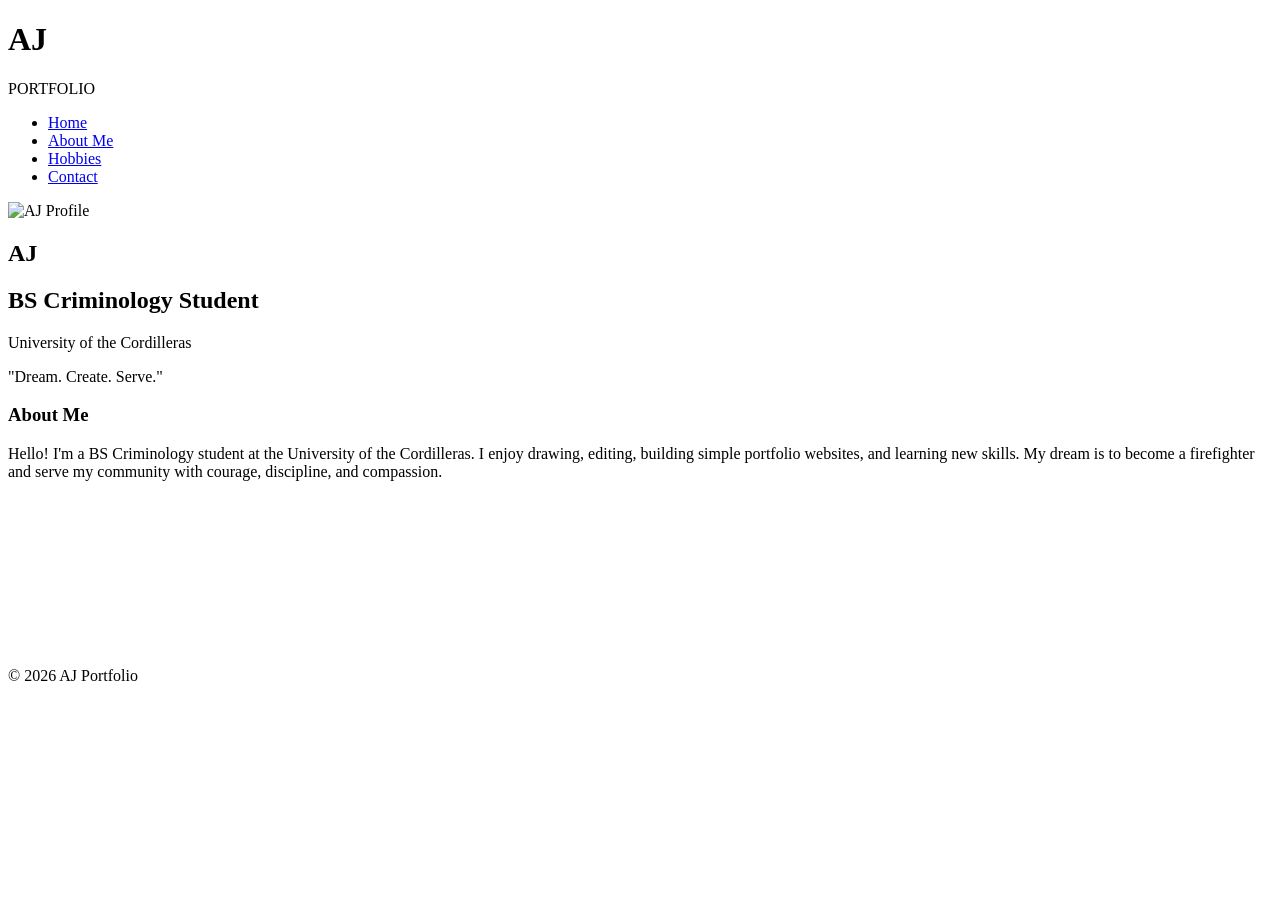
==== index.html @ e1f5fa72 "Add files via upload" ====
<!DOCTYPE html>
<html lang="en">

<head>

    <!-- ==========================
         BASIC SETTINGS
    =========================== -->

    <meta charset="UTF-8">
    <meta name="viewport" content="width=device-width, initial-scale=1.0">

    <title>AJ | Portfolio</title>

    <!-- ==========================
         GOOGLE FONTS
    =========================== -->

    <link rel="preconnect" href="https://fonts.googleapis.com">
    <link rel="preconnect" href="https://fonts.gstatic.com" crossorigin>

    <link href="https://fonts.googleapis.com/css2?family=Orbitron:wght@500;700&family=Poppins:wght@300;400;500;600&display=swap" rel="stylesheet">

    <!-- ==========================
         CSS FILES
    =========================== -->

    <link rel="stylesheet" href="css/style.css">
    <link rel="stylesheet" href="css/animations.css">
    <link rel="stylesheet" href="css/responsive.css">

</head>

<body>

    <!-- ==========================
         INTRO SCREEN
    =========================== -->

    <div id="intro">

        <div class="intro-content">

            <h1>AJ</h1>

            <p>PORTFOLIO</p>

            <div class="loader">

                <div class="loading-bar"></div>

            </div>

        </div>

    </div>

    <!-- ==========================
         BACKGROUND
    =========================== -->

    <div class="background-overlay"></div>

    <div id="particles"></div>

    <!-- ==========================
         NAVIGATION
    =========================== -->

    <header id="navbar">

        <nav>

            <ul class="nav-links">

                <li><a href="index.html" class="active">Home</a></li>

                <li><a href="about.html">About Me</a></li>

                <li><a href="hobbies.html">Hobbies</a></li>

                <li><a href="contact.html">Contact</a></li>

            </ul>

        </nav>

    </header>

    <!-- ==========================
         HERO SECTION
    =========================== -->

    <main>

        <section class="hero">

            <img
                src="assets/images/profile.jpg"
                alt="AJ Profile"
                class="profile">

            <h1>AJ</h1>

            <h2>BS Criminology Student</h2>

            <p class="school">
                University of the Cordilleras
            </p>

            <p class="motto">
                "Dream. Create. Serve."
            </p>

        </section>

        <!-- ==========================
             ABOUT PREVIEW
        =========================== -->

        <section class="about-preview">

            <div class="bio-card">

                <h3>About Me</h3>

                <p>

                    Hello! I'm a BS Criminology student at the
                    University of the Cordilleras.

                    I enjoy drawing, editing, building simple
                    portfolio websites, and learning new skills.

                    My dream is to become a firefighter and
                    serve my community with courage,
                    discipline, and compassion.

                </p>

            </div>

            <div class="video-card">

                <video autoplay muted loop playsinline>

                    <source
                        src="assets/videos/spiderman.mp4"
                        type="video/mp4">

                    Your browser does not support HTML5 video.

                </video>

            </div>

        </section>

    </main>

    <!-- ==========================
         FOOTER
    =========================== -->

    <footer>

        <p>

            © 2026 AJ Portfolio

        </p>

    </footer>

    <!-- ==========================
         JAVASCRIPT
    =========================== -->

    <script src="js/main.js"></script>
    <script src="js/intro.js"></script>
    <script src="js/particles.js"></script>

</body>

</html>
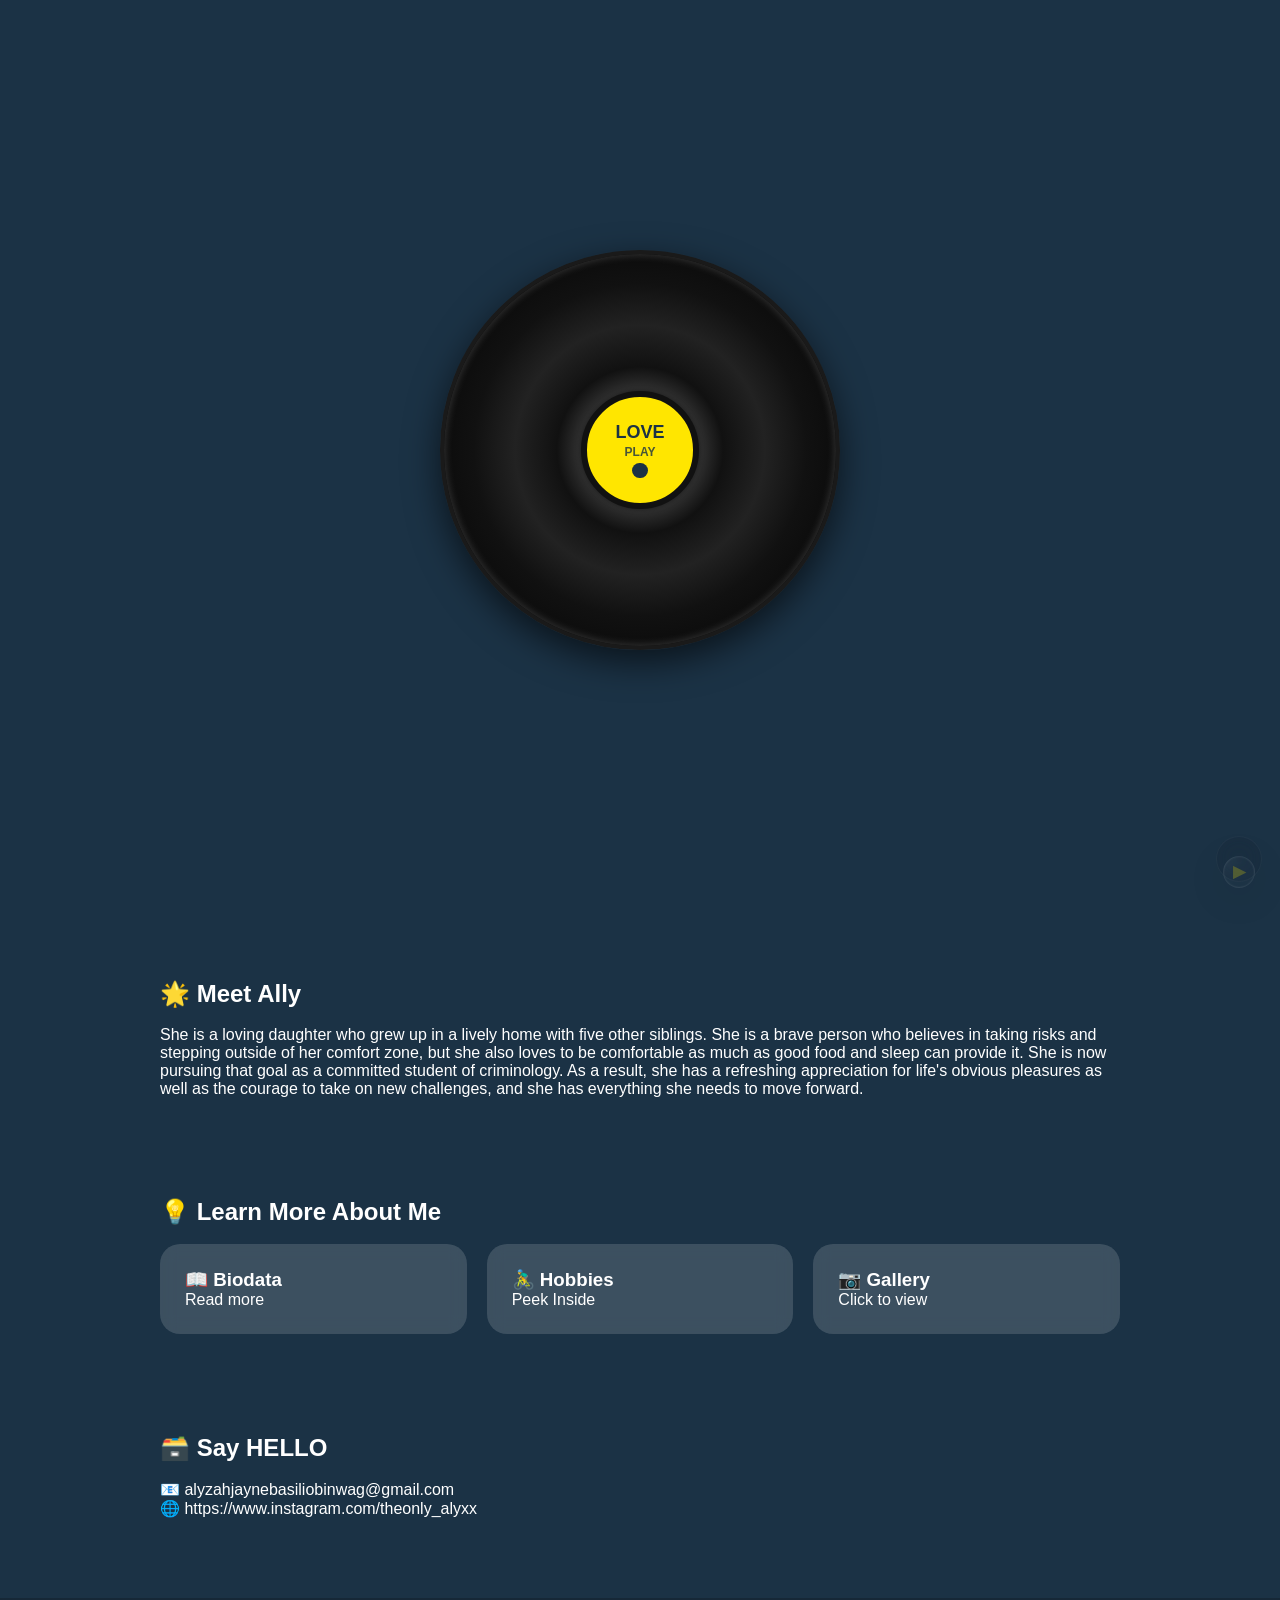
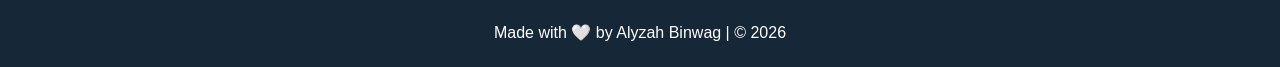
==== commit 1777f977: "Add files via upload" ====
--- a/index.html
+++ b/index.html
@@ -1,185 +1,831 @@
 <!DOCTYPE html>
 <html lang="en">
-
 <head>
-
-    <!-- ==========================
-         BASIC SETTINGS
-    =========================== -->
-
     <meta charset="UTF-8">
     <meta name="viewport" content="width=device-width, initial-scale=1.0">
-
-    <title>AJ | Portfolio</title>
-
-    <!-- ==========================
-         GOOGLE FONTS
-    =========================== -->
-
-    <link rel="preconnect" href="https://fonts.googleapis.com">
-    <link rel="preconnect" href="https://fonts.gstatic.com" crossorigin>
-
-    <link href="https://fonts.googleapis.com/css2?family=Orbitron:wght@500;700&family=Poppins:wght@300;400;500;600&display=swap" rel="stylesheet">
-
-    <!-- ==========================
-         CSS FILES
-    =========================== -->
-
-    <link rel="stylesheet" href="css/style.css">
-    <link rel="stylesheet" href="css/animations.css">
-    <link rel="stylesheet" href="css/responsive.css">
-
+    <title>Meet Ally</title>
+
+    <style>
+        * {
+            margin: 0; 
+            padding: 0; 
+            box-sizing: border-box;
+            font-family: Arial, Helvetica, sans-serif;
+        }
+
+        body {
+            /* Matched background color to blend seamlessly with BG1.jpg */
+            background-color: #1b3245;
+            color: white;
+            overflow-x: hidden;
+        }
+
+        /* --- COVER PAGE STYLING --- */
+        #cover-page {
+            position: fixed;
+            top: 0;
+            left: 0;
+            width: 100vw;
+            height: 100vh;
+            background-color: #1b3245;
+            z-index: 9999;
+            display: flex;
+            flex-direction: column;
+            justify-content: center;
+            align-items: center;
+            cursor: pointer;
+            transition: opacity 0.8s ease, visibility 0.8s ease;
+        }
+
+        #cover-page.hidden {
+            opacity: 0;
+            visibility: hidden;
+            pointer-events: none;
+        }
+
+        /* Stylized Vinyl Record Graphic */
+        .vinyl-wrapper {
+            position: relative;
+            /* Expanded size while preventing overflow on smaller screens */
+            width: min(400px, 80vw);
+            height: min(400px, 80vw);
+            max-width: 90vh;
+            max-height: 90vh;
+            transition: transform 0.3s ease;
+        }
+
+        .vinyl-wrapper:hover {
+            transform: scale(1.03);
+        }
+
+        .vinyl-record {
+            width: 100%;
+            height: 100%;
+            border-radius: 50%;
+            background: radial-gradient(circle, #111 20%, #333 21%, #111 30%, #222 45%, #111 60%, #000 100%);
+            box-shadow: 0 12px 35px rgba(0, 0, 0, 0.6), inset 0 0 10px rgba(255, 255, 255, 0.2);
+            display: flex;
+            justify-content: center;
+            align-items: center;
+            animation: spinVinyl 6s linear infinite;
+            border: 4px solid #1a1a1a;
+        }
+
+        .vinyl-center {
+            width: 30%;
+            height: 30%;
+            border-radius: 50%;
+            background: #ffe600;
+            border: 6px solid #111;
+            display: flex;
+            flex-direction: column;
+            justify-content: center;
+            align-items: center;
+            color: #1b3245;
+            font-weight: bold;
+            font-size: clamp(12px, 3vw, 18px);
+            text-align: center;
+            box-shadow: 0 0 5px rgba(0, 0, 0, 0.5);
+        }
+
+        .vinyl-center span {
+            font-size: clamp(9px, 2vw, 12px);
+            margin-top: 2px;
+            opacity: 0.8;
+        }
+
+        .vinyl-hole {
+            width: 15%;
+            height: 15%;
+            background-color: #1b3245;
+            border-radius: 50%;
+            margin-top: 4px;
+        }
+
+        @keyframes spinVinyl {
+            0% { transform: rotate(0deg); }
+            100% { transform: rotate(360deg); }
+        }
+
+        /* --- ORIGINAL STYLES --- */
+        .hero {
+            min-height: 100vh; 
+            display: flex;
+            justify-content: center; 
+            align-items: center; 
+            flex-direction: column;
+            text-align: center;
+            padding: 40px 20px;
+
+            /* --- FIRST PAGE BACKGROUND WITH CAT VISIBLE ON THE RIGHT --- */
+            background-image: url('BG1.jpg');
+            background-size: cover;
+            background-position: right bottom;
+            background-repeat: no-repeat;
+        }
+
+        /* --- ADJUSTED PROFILE PICTURE STYLING --- */
+        .hero img {
+            /* Responsive size: scales nicely and won't exceed screen limits */
+            width: clamp(220px, 35vmin, 320px); 
+            height: clamp(220px, 35vmin, 320px);
+            
+            border-radius: 50%;
+            border: 8px solid white;
+            
+            /* Keeps image crisp and targets face placement directly in the center */
+            object-fit: cover;
+            object-position: 50% 18%; 
+            
+            margin-bottom: 20px;
+            box-shadow: 0 10px 25px rgba(0, 0, 0, 0.2);
+            transition: transform .3s ease;
+        }
+
+        .hero img:hover {
+            transform: scale(1.04);
+        }
+
+        .hero h1 {
+            font-size: clamp(32px, 5vw, 56px);
+            margin-bottom: 10px;
+        }
+
+        .hero p {
+            font-size: clamp(16px, 2.5vw, 22px); 
+            opacity: .9;
+        }
+
+        button {
+            margin-top: 25px;
+            padding: 12px 28px;
+            font-size: 18px;
+            border: none;
+            border-radius: 30px;
+            background: white;
+            color: #2575fc; 
+            cursor: pointer; 
+            transition: .3s;
+            font-weight: bold;
+        }
+
+        button:hover {
+            background: #ffe600;
+            transform: scale(1.05);
+        }
+
+        .audio-controls {
+            position: fixed;
+            right: 18px;
+            bottom: 18px;
+            width: 46px;
+            height: 46px;
+            display: flex;
+            justify-content: center;
+            align-items: center;
+            padding: 0;
+            background: rgba(21, 35, 52, 0.88);
+            border: 1px solid rgba(255, 255, 255, 0.14);
+            border-radius: 50%;
+            backdrop-filter: blur(14px);
+            box-shadow: 0 20px 40px rgba(0, 0, 0, 0.25);
+            opacity: 0.24;
+            transition: opacity 0.2s ease, transform 0.2s ease, background 0.2s ease;
+            z-index: 10000;
+        }
+
+        .audio-controls:hover {
+            opacity: 1;
+            transform: translateY(-2px);
+            background: rgba(21, 35, 52, 0.96);
+        }
+
+        .audio-btn {
+            width: 32px;
+            height: 32px;
+            border: 1px solid rgba(255, 255, 255, 0.28);
+            border-radius: 50%;
+            background: radial-gradient(circle at top left, rgba(255, 255, 255, 0.22), rgba(255, 255, 255, 0.08) 45%, rgba(255, 255, 255, 0.04));
+            color: #ffe600;
+            font-size: 16px;
+            font-weight: bold;
+            cursor: pointer;
+            display: grid;
+            place-items: center;
+            transition: background 0.2s ease, transform 0.2s ease, box-shadow 0.2s ease, border-color 0.2s ease;
+            box-shadow: inset 0 0 0 1px rgba(255, 255, 255, 0.08);
+            position: relative;
+            padding: 0;
+        }
+
+        .audio-btn:hover {
+            transform: scale(1.1);
+            background: radial-gradient(circle at top left, rgba(255, 255, 255, 0.45), rgba(255, 255, 255, 0.15) 45%, rgba(255, 255, 255, 0.08));
+            color: #1b3245;
+            border-color: rgba(255, 255, 255, 0.65);
+            box-shadow: 0 0 16px rgba(255, 230, 0, 0.35);
+        }
+
+        .volume-slider {
+            position: absolute;
+            right: calc(100% + 8px);
+            top: 50%;
+            transform: translateY(-50%);
+            width: 0;
+            opacity: 0;
+            transition: width 0.25s ease, opacity 0.25s ease;
+            cursor: pointer;
+            appearance: none;
+            background: rgba(255, 255, 255, 0.16);
+            height: 4px;
+            border-radius: 999px;
+            z-index: 0;
+        }
+
+        .volume-slider::-webkit-slider-thumb {
+            appearance: none;
+            width: 10px;
+            height: 10px;
+            border-radius: 50%;
+            background: #ffe600;
+            border: 1px solid rgba(255, 255, 255, 0.92);
+            cursor: pointer;
+        }
+
+        .volume-slider::-moz-range-thumb {
+            width: 10px;
+            height: 10px;
+            border-radius: 50%;
+            background: #ffe600;
+            border: 1px solid rgba(255, 255, 255, 0.92);
+            cursor: pointer;
+        }
+
+        .audio-controls:hover .volume-slider {
+            width: 84px;
+            opacity: 1;
+        }
+
+        section {
+            max-width: 1000px; 
+            margin: 60px auto; 
+            padding: 20px;
+        }
+
+        .card-container { 
+            display: grid;
+            grid-template-columns: repeat(auto-fit, minmax(250px, 1fr)); 
+            gap: 20px;
+        }
+
+        .card {
+            background: rgba(255, 255, 255, .15); 
+            backdrop-filter: blur(8px);
+            padding: 25px; 
+            border-radius: 20px; 
+            transition: .4s;
+        }
+
+        .card:hover {
+            transform: translateY(-10px);
+            background: rgba(255, 255, 255, .25);
+        }
+
+        footer {
+            text-align: center;
+            padding: 25px;
+            background: rgba(0, 0, 0, .2);
+        }
+
+        #quote {
+            font-size: 20px; 
+            margin-top: 20px; 
+            color: #ffe600;
+            min-height: 40px;
+            max-width: 600px;
+            line-height: 1.4;
+        }
+
+        /* --- GALLERY & HOBBIES & BIODATA MODAL STYLING --- */
+        .card.clickable {
+            cursor: pointer;
+        }
+
+        .modal {
+            display: none; 
+            position: fixed; 
+            z-index: 1000; 
+            left: 0;
+            top: 0;
+            width: 100%; 
+            height: 100%; 
+            overflow: auto; 
+            /* Match background color instead of pure black */
+            background-color: rgba(27, 50, 69, 0.75); 
+            backdrop-filter: blur(12px);
+            -webkit-backdrop-filter: blur(12px);
+            padding: 40px 20px;
+        }
+
+        .modal-content {
+            /* Enhanced Glassmorphism Modal Box */
+            background: rgba(255, 255, 255, 0.12);
+            backdrop-filter: blur(16px);
+            -webkit-backdrop-filter: blur(16px);
+            margin: auto;
+            padding: 30px 20px;
+            border: 1px solid rgba(255, 255, 255, 0.25);
+            width: 90%;
+            max-width: 1100px;
+            border-radius: 20px;
+            box-shadow: 0 8px 32px 0 rgba(0, 0, 0, 0.37);
+            position: relative;
+        }
+
+        .modal h2 {
+            text-align: center;
+            margin-bottom: 20px;
+            font-size: 28px;
+        }
+
+        .close-btn {
+            color: #fff;
+            position: absolute;
+            top: 15px;
+            right: 25px;
+            font-size: 35px;
+            font-weight: bold;
+            cursor: pointer;
+            transition: color 0.2s;
+        }
+
+        .close-btn:hover {
+            color: #ffe600;
+        }
+
+        .gallery-grid {
+            display: grid;
+            grid-template-columns: repeat(auto-fit, minmax(200px, 1fr));
+            gap: 15px;
+            max-height: 70vh;
+            overflow-y: auto;
+            padding: 10px;
+        }
+
+        .gallery-grid img {
+            width: 100%;
+            height: 200px;
+            object-fit: cover;
+            border-radius: 12px;
+            border: 1px solid rgba(255, 255, 255, 0.4);
+            box-shadow: 0 4px 15px rgba(0, 0, 0, 0.2);
+            transition: transform 0.3s ease, border-color 0.3s ease;
+            cursor: pointer;
+        }
+
+        .gallery-grid img:hover {
+            transform: scale(1.03);
+            border-color: #ffe600;
+        }
+
+        /* --- HOBBIES GRID STYLING --- */
+        .hobbies-grid {
+            display: grid;
+            grid-template-columns: repeat(auto-fit, minmax(200px, 1fr));
+            gap: 20px;
+            max-height: 70vh;
+            overflow-y: auto;
+            padding: 10px;
+        }
+
+        .hobby-item {
+            /* Glassmorphism Hobby Card */
+            background: rgba(255, 255, 255, 0.15);
+            backdrop-filter: blur(10px);
+            -webkit-backdrop-filter: blur(10px);
+            border: 1px solid rgba(255, 255, 255, 0.25);
+            box-shadow: 0 4px 15px rgba(0, 0, 0, 0.15);
+            border-radius: 15px;
+            min-height: 120px;
+            padding: 15px;
+            display: flex;
+            justify-content: center;
+            align-items: center;
+            text-align: center;
+            font-size: 18px;
+            font-weight: bold;
+            cursor: pointer;
+            transition: transform 0.3s ease, background 0.3s ease, border-color 0.3s ease;
+        }
+
+        .hobby-item:hover {
+            transform: translateY(-5px) scale(1.02);
+            background: rgba(255, 230, 0, 0.25);
+            border-color: #ffe600;
+            color: #ffe600;
+        }
+
+        /* --- BIODATA MODAL STYLING --- */
+        .biodata-container {
+            max-height: 70vh;
+            overflow-y: auto;
+            padding: 10px 20px;
+            text-align: left;
+        }
+
+        .biodata-section {
+            /* Glassmorphism Biodata Section */
+            background: rgba(255, 255, 255, 0.15);
+            backdrop-filter: blur(10px);
+            -webkit-backdrop-filter: blur(10px);
+            border: 1px solid rgba(255, 255, 255, 0.25);
+            box-shadow: 0 4px 15px rgba(0, 0, 0, 0.15);
+            border-radius: 15px;
+            padding: 20px;
+            margin-bottom: 20px;
+        }
+
+        .biodata-section h3 {
+            color: #ffe600;
+            margin-bottom: 15px;
+            font-size: 20px;
+            border-bottom: 1px solid rgba(255, 255, 255, 0.2);
+            padding-bottom: 8px;
+        }
+
+        .biodata-section p {
+            font-size: 16px;
+            line-height: 1.6;
+            margin-bottom: 8px;
+        }
+
+        .biodata-section p strong {
+            color: #fff;
+        }
+
+        .biodata-section sub-title {
+            display: block;
+            font-weight: bold;
+            margin-top: 10px;
+            color: #ffe600;
+        }
+
+        /* --- ZOOM LIGHTBOX STYLING --- */
+        .zoom-modal {
+            display: none;
+            position: fixed;
+            z-index: 2000;
+            left: 0;
+            top: 0;
+            width: 100%;
+            height: 100%;
+            background-color: rgba(27, 50, 69, 0.85);
+            backdrop-filter: blur(15px);
+            -webkit-backdrop-filter: blur(15px);
+            justify-content: center;
+            align-items: center;
+        }
+
+        .zoom-modal img {
+            max-width: 90%;
+            max-height: 90vh;
+            border-radius: 12px;
+            box-shadow: 0 10px 30px rgba(0, 0, 0, 0.8);
+            border: 3px solid white;
+            object-fit: contain;
+            animation: zoomIn 0.3s ease;
+        }
+
+        @keyframes zoomIn {
+            from { transform: scale(0.8); opacity: 0; }
+            to { transform: scale(1); opacity: 1; }
+        }
+
+        .zoom-close-btn {
+            color: #fff;
+            position: absolute;
+            top: 20px;
+            right: 30px;
+            font-size: 40px;
+            font-weight: bold;
+            cursor: pointer;
+            transition: color 0.2s;
+        }
+
+        .zoom-close-btn:hover {
+            color: #ffe600;
+        }
+    </style>
 </head>
-
 <body>
 
-    <!-- ==========================
-         INTRO SCREEN
-    =========================== -->
-
-    <div id="intro">
-
-        <div class="intro-content">
-
-            <h1>AJ</h1>
-
-            <p>PORTFOLIO</p>
-
-            <div class="loader">
-
-                <div class="loading-bar"></div>
-
+    <!-- AUDIO PLAYER -->
+    <audio id="audioPlayer" loop preload="auto">
+        <source src="love mp3.mp3" type="audio/mpeg">
+        Your browser does not support the audio element.
+    </audio>
+
+    <div id="audioControls" class="audio-controls" title="Hover to see volume controls">
+        <button id="playPauseBtn" class="audio-btn" type="button" onclick="toggleAudio()">▶</button>
+        <input id="volumeSlider" class="volume-slider" type="range" min="0" max="1" step="0.01" value="0.6" aria-label="Volume" oninput="updateVolume()">
+    </div>
+
+    <!-- COVER PAGE OVERLAY -->
+    <div id="cover-page" onclick="enterSite()">
+        <div class="vinyl-wrapper">
+            <div class="vinyl-record">
+                <div class="vinyl-center">
+                    LOVE
+                    <span>PLAY</span>
+                    <div class="vinyl-hole"></div>
+                </div>
             </div>
-
         </div>
-
     </div>
 
-    <!-- ==========================
-         BACKGROUND
-    =========================== -->
-
-    <div class="background-overlay"></div>
-
-    <div id="particles"></div>
-
-    <!-- ==========================
-         NAVIGATION
-    =========================== -->
-
-    <header id="navbar">
-
-        <nav>
-
-            <ul class="nav-links">
-
-                <li><a href="index.html" class="active">Home</a></li>
-
-                <li><a href="about.html">About Me</a></li>
-
-                <li><a href="hobbies.html">Hobbies</a></li>
-
-                <li><a href="contact.html">Contact</a></li>
-
-            </ul>
-
-        </nav>
-
-    </header>
-
-    <!-- ==========================
-         HERO SECTION
-    =========================== -->
-
-    <main>
-
-        <section class="hero">
-
-            <img
-                src="assets/images/profile.jpg"
-                alt="AJ Profile"
-                class="profile">
-
-            <h1>AJ</h1>
-
-            <h2>BS Criminology Student</h2>
-
-            <p class="school">
-                University of the Cordilleras
-            </p>
-
-            <p class="motto">
-                "Dream. Create. Serve."
-            </p>
-
-        </section>
-
-        <!-- ==========================
-             ABOUT PREVIEW
-        =========================== -->
-
-        <section class="about-preview">
-
-            <div class="bio-card">
-
-                <h3>About Me</h3>
-
-                <p>
-
-                    Hello! I'm a BS Criminology student at the
-                    University of the Cordilleras.
-
-                    I enjoy drawing, editing, building simple
-                    portfolio websites, and learning new skills.
-
-                    My dream is to become a firefighter and
-                    serve my community with courage,
-                    discipline, and compassion.
-
-                </p>
-
+    <div class="hero">
+        <img src="PROFILE.jpg" alt="Profile Picture of Alyzah">
+        <h1>Alyzah Jayne B. Binwag</h1>
+        <p>✨ Dreamer • Dedicated • Delightful ✨</p>
+
+        <button onclick="showQuote()">Life Verses</button>
+        <div id="quote"></div>
+    </div>
+
+    <section>
+        <h2>🌟 Meet Ally</h2>
+        <br>
+        <p>She is a loving daughter who grew up in a lively home with five other siblings. She is a brave person who believes in taking risks and stepping outside of her comfort zone, but she also loves to be comfortable as much as good food and sleep can provide it. She is now pursuing that goal as a committed student of criminology. As a result, she has a refreshing appreciation for life's obvious pleasures as well as the courage to take on new challenges, and she has everything she needs to move forward.</p>
+    </section>
+
+    <section>
+        <h2>💡 Learn More About Me</h2>
+        <br>
+
+        <div class="card-container">
+            <div class="card clickable" onclick="openBiodata()">
+                <h3>📖 Biodata</h3>
+                <p>Read more</p>
             </div>
 
-            <div class="video-card">
-
-                <video autoplay muted loop playsinline>
-
-                    <source
-                        src="assets/videos/spiderman.mp4"
-                        type="video/mp4">
-
-                    Your browser does not support HTML5 video.
-
-                </video>
-
+            <div class="card clickable" onclick="openHobbies()">
+                <h3>🚴‍♂️ Hobbies</h3>
+                <p>Peek Inside</p>
             </div>
 
-        </section>
-
-    </main>
-
-    <!-- ==========================
-         FOOTER
-    =========================== -->
+            <div class="card clickable" onclick="openGallery()">
+                <h3>📷 Gallery</h3>
+                <p>Click to view</p>
+            </div>
+        </div>
+    </section>
+
+    <section>
+        <h2>🗃️ Say HELLO</h2>
+        <br>
+        <p>📧 alyzahjaynebasiliobinwag@gmail.com</p>
+        <p>🌐 https://www.instagram.com/theonly_alyxx</p>
+    </section>
+
+    <!-- BIODATA MODAL -->
+    <div id="biodataModal" class="modal">
+        <div class="modal-content">
+            <span class="close-btn" onclick="closeBiodata()">&times;</span>
+            <h2>📖 Biodata</h2>
+            <div class="biodata-container">
+                <div class="biodata-section">
+                    <h3>1. Personal Information</h3>
+                    <p><strong>Full Name:</strong> Binwag, Alyzah Jayne B</p>
+                    <p><strong>Date of Birth:</strong> 08 May 2007</p>
+                    <p><strong>Place of Birth:</strong> Poblacion, Kiangan, Ifugao</p>
+                    <p><strong>Age:</strong> 19</p>
+                    <p><strong>Gender:</strong> Female</p>
+                    <p><strong>Height / Weight:</strong> 5'1" / 53 kg</p>
+                    <p><strong>Religion:</strong> Christian</p>
+                    <p><strong>Civil Status:</strong> Single</p>
+                    <p><strong>Citizenship:</strong> Filipino</p>
+                </div>
+
+                <div class="biodata-section">
+                    <h3>2. Contact Information</h3>
+                    <p><strong>Permanent Address:</strong> Purok 1, Imelda Village, Baguio City 2600</p>
+                    <p><strong>Mobile Number:</strong> 09543906807</p>
+                    <p><strong>Email Address:</strong> alyzahjaynebasiliobinwag@gmail.com</p>
+                </div>
+
+                <div class="biodata-section">
+                    <h3>3. Educational Background</h3>
+                    <p style="color: #ffe600; font-weight: bold; margin-top: 5px;">Tertiary Education:</p>
+                    <p><strong>Course:</strong> Bachelor of Science in Criminology</p>
+                    <p><strong>School:</strong> University of the Cordilleras</p>
+                    <p><strong>Year:</strong> 2025-Present</p>
+                    <br>
+                    <p style="color: #ffe600; font-weight: bold;">Secondary Education:</p>
+                    <p><strong>School:</strong> Saint Joseph School of Kiangan Incorporated</p>
+                    <p><strong>Year Completed:</strong> 2023-2025</p>
+                    <p><strong>Location:</strong> Pindongan, Kiangan, Ifugao</p>
+                </div>
+
+                <div class="biodata-section">
+                    <h3>4. Skills & Interests</h3>
+                    <p><strong>Technical/Field Skills:</strong> First Aid</p>
+                    <p><strong>Personal Skills:</strong> Leadership, Communication, Problem Solving</p>
+                    <p><strong>Hobbies:</strong> Photography, Hiking, Crocheting, Playing Music (Piano, Guitar, Ukulele)</p>
+                </div>
+            </div>
+        </div>
+    </div>
+
+    <!-- HOBBIES MODAL -->
+    <div id="hobbiesModal" class="modal">
+        <div class="modal-content">
+            <span class="close-btn" onclick="closeHobbies()">&times;</span>
+            <h2>🚴‍♂️ Hobbies</h2>
+            <div class="hobbies-grid">
+                <div class="hobby-item">📷 Photography</div>
+                <div class="hobby-item">🥾 Hiking</div>
+                <div class="hobby-item">🧶 Crocheting</div>
+                <div class="hobby-item">🎸 Playing instruments (Piano, Guitar, and Ukulele)</div>
+                <div class="hobby-item">🍕 Eating</div>
+                <div class="hobby-item">🎬 Watching movies</div>
+                <div class="hobby-item">😴 Sleeping</div>
+                <div class="hobby-item">📖 Reading stories</div>
+                <div class="hobby-item">🎤 Singing</div>
+                <div class="hobby-item">🚴‍♂️ Biking</div>
+            </div>
+        </div>
+    </div>
+
+    <!-- GALLERY MODAL -->
+    <div id="galleryModal" class="modal">
+        <div class="modal-content">
+            <span class="close-btn" onclick="closeGallery()">&times;</span>
+            <h2>📷 Gallery</h2>
+            <div class="gallery-grid">
+                <img src="G1.jpg" alt="Gallery Image 1" onclick="zoomImage(this)">
+                <img src="G2.jpg" alt="Gallery Image 2" onclick="zoomImage(this)">
+                <img src="G3.jpg" alt="Gallery Image 3" onclick="zoomImage(this)">
+                <img src="G4.jpg" alt="Gallery Image 4" onclick="zoomImage(this)">
+                <img src="G5.jpg" alt="Gallery Image 5" onclick="zoomImage(this)">
+                <img src="G6.jpg" alt="Gallery Image 6" onclick="zoomImage(this)">
+                <img src="G7.jpg" alt="Gallery Image 7" onclick="zoomImage(this)">
+                <img src="G8.jpg" alt="Gallery Image 8" onclick="zoomImage(this)">
+                <img src="G9.jpg" alt="Gallery Image 9" onclick="zoomImage(this)">
+                <img src="G10.jpg" alt="Gallery Image 10" onclick="zoomImage(this)">
+                <img src="G11.jpg" alt="Gallery Image 11" onclick="zoomImage(this)">
+                <img src="G12.jpg" alt="Gallery Image 12" onclick="zoomImage(this)">
+                <img src="G13.jpg" alt="Gallery Image 13" onclick="zoomImage(this)">
+                <img src="G14.jpg" alt="Gallery Image 14" onclick="zoomImage(this)">
+                <img src="G15.jpg" alt="Gallery Image 15" onclick="zoomImage(this)">
+                <img src="G16.jpg" alt="Gallery Image 16" onclick="zoomImage(this)">
+                <img src="G17.jpg" alt="Gallery Image 17" onclick="zoomImage(this)">
+                <img src="G18.jpg" alt="Gallery Image 18" onclick="zoomImage(this)">
+                <img src="G19.jpg" alt="Gallery Image 19" onclick="zoomImage(this)">
+                <img src="G20.jpg" alt="Gallery Image 20" onclick="zoomImage(this)">
+                <img src="G21.jpg" alt="Gallery Image 21" onclick="zoomImage(this)">
+                <img src="G22.jpg" alt="Gallery Image 22" onclick="zoomImage(this)">
+                <img src="G23.jpg" alt="Gallery Image 23" onclick="zoomImage(this)">
+                <img src="G24.jpg" alt="Gallery Image 24" onclick="zoomImage(this)">
+                <img src="G25.jpg" alt="Gallery Image 25" onclick="zoomImage(this)">
+                <img src="G26.jpg" alt="Gallery Image 26" onclick="zoomImage(this)">
+                <img src="G27.jpg" alt="Gallery Image 27" onclick="zoomImage(this)">
+                <img src="G28.jpg" alt="Gallery Image 28" onclick="zoomImage(this)">
+                <img src="G29.jpg" alt="Gallery Image 29" onclick="zoomImage(this)">
+                <img src="G30.jpg" alt="Gallery Image 30" onclick="zoomImage(this)">
+                <img src="G31.jpg" alt="Gallery Image 31" onclick="zoomImage(this)">
+                <img src="G32.jpg" alt="Gallery Image 32" onclick="zoomImage(this)">
+                <img src="G33.jpg" alt="Gallery Image 33" onclick="zoomImage(this)">
+                <img src="G34.jpg" alt="Gallery Image 34" onclick="zoomImage(this)">
+                <img src="G35.jpg" alt="Gallery Image 35" onclick="zoomImage(this)">
+                <img src="G36.jpg" alt="Gallery Image 36" onclick="zoomImage(this)">
+                <img src="G37.jpg" alt="Gallery Image 37" onclick="zoomImage(this)">
+                <img src="G38.jpg" alt="Gallery Image 38" onclick="zoomImage(this)">
+                <img src="G39.jpg" alt="Gallery Image 39" onclick="zoomImage(this)">
+                <img src="G40.jpg" alt="Gallery Image 40" onclick="zoomImage(this)">
+            </div>
+        </div>
+    </div>
+
+    <!-- ZOOMED IMAGE LIGHTBOX -->
+    <div id="zoomModal" class="zoom-modal" onclick="closeZoom()">
+        <span class="zoom-close-btn" onclick="closeZoom()">&times;</span>
+        <img id="zoomedImage" src="" alt="Zoomed Image">
+    </div>
 
     <footer>
-
-        <p>
-
-            © 2026 AJ Portfolio
-
-        </p>
-
+        <p>Made with 🤍 by Alyzah Binwag | © 2026</p>
     </footer>
 
-    <!-- ==========================
-         JAVASCRIPT
-    =========================== -->
-
-    <script src="js/main.js"></script>
-    <script src="js/intro.js"></script>
-    <script src="js/particles.js"></script>
-
-</body>
-
+    <script>
+        function enterSite() {
+            const coverPage = document.getElementById("cover-page");
+            const audio = document.getElementById("audioPlayer");
+            const playPauseBtn = document.getElementById("playPauseBtn");
+            const volumeSlider = document.getElementById("volumeSlider");
+
+            // Hide the cover page smoothly
+            coverPage.classList.add("hidden");
+
+            if (audio) {
+                audio.volume = volumeSlider ? parseFloat(volumeSlider.value) : 0.6;
+                audio.play().then(function() {
+                    if (playPauseBtn) {
+                        playPauseBtn.textContent = "⏸️";
+                    }
+                }).catch(function(error) {
+                    console.log("Audio playback error: ", error);
+                });
+            }
+        }
+
+        function toggleAudio() {
+            const audio = document.getElementById("audioPlayer");
+            const playPauseBtn = document.getElementById("playPauseBtn");
+            if (!audio || !playPauseBtn) return;
+
+            if (audio.paused) {
+                audio.play().then(function() {
+                    playPauseBtn.textContent = "⏸️";
+                }).catch(function(error) {
+                    console.log("Audio playback error: ", error);
+                });
+            } else {
+                audio.pause();
+                playPauseBtn.textContent = "▶️";
+            }
+        }
+
+        function updateVolume() {
+            const audio = document.getElementById("audioPlayer");
+            const slider = document.getElementById("volumeSlider");
+            if (!audio || !slider) return;
+            audio.volume = parseFloat(slider.value);
+        }
+
+        const quotes = [
+            "EPHESIANS 2:8-9, For by grace are ye saved through faith; and that not of yourself it is the gift of God: Not of works, lest any man should boast.",
+            "PHILIPPIANS 4:13, I can do all things through Christ which strengtheneth me.",
+            "JOHN 14:6, Jesus saith unto him, I am the way, the truth, and the life: no man cometh unto the Father, but by me.",
+            "PROVERBS 16:4, The Lord has made everything for its purpose, even the wicked for the day of trouble.",
+            "MARK 8:36, For what shall it profit a man, if he shall gain the whole world, and lose its own soul?"
+        ];
+
+        function showQuote(){
+            const random = Math.floor(Math.random() * quotes.length);
+            document.getElementById("quote").textContent = quotes[random];
+        }
+
+        function openBiodata() {
+            document.getElementById("biodataModal").style.display = "block";
+        }
+
+        function closeBiodata() {
+            document.getElementById("biodataModal").style.display = "none";
+        }
+
+        function openGallery() {
+            document.getElementById("galleryModal").style.display = "block";
+        }
+
+        function closeGallery() {
+            document.getElementById("galleryModal").style.display = "none";
+        }
+
+        function openHobbies() {
+            document.getElementById("hobbiesModal").style.display = "block";
+        }
+
+        function closeHobbies() {
+            document.getElementById("hobbiesModal").style.display = "none";
+        }
+
+        function zoomImage(imgElement) {
+            const zoomModal = document.getElementById("zoomModal");
+            const zoomedImage = document.getElementById("zoomedImage");
+            zoomedImage.src = imgElement.src;
+            zoomModal.style.display = "flex";
+        }
+
+        function closeZoom() {
+            document.getElementById("zoomModal").style.display = "none";
+        }
+
+        window.onclick = function(event) {
+            const galleryModal = document.getElementById("galleryModal");
+            const hobbiesModal = document.getElementById("hobbiesModal");
+            const biodataModal = document.getElementById("biodataModal");
+            
+            if (event.target === galleryModal) {
+                galleryModal.style.display = "none";
+            }
+            if (event.target === hobbiesModal) {
+                hobbiesModal.style.display = "none";
+            }
+            if (event.target === biodataModal) {
+                biodataModal.style.display = "none";
+            }
+        }
+    </script>
+
+</body> 
 </html>
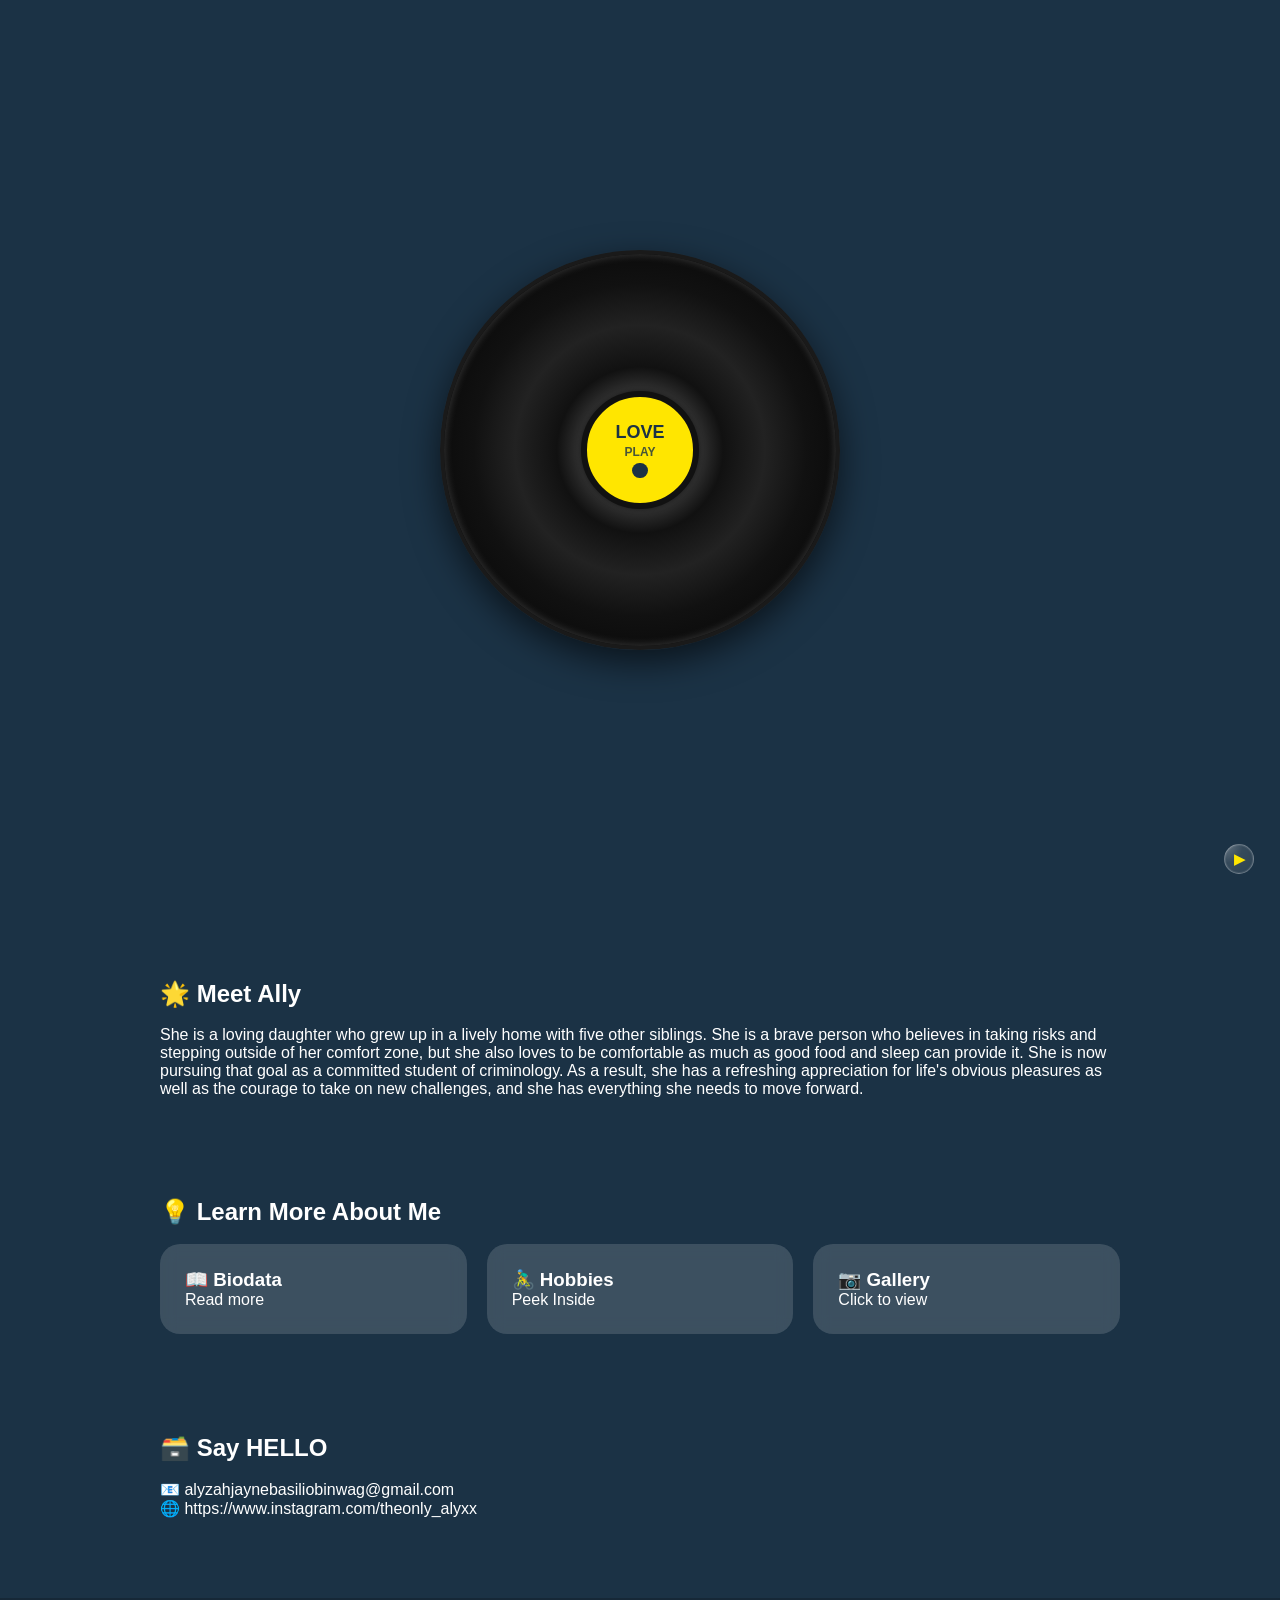
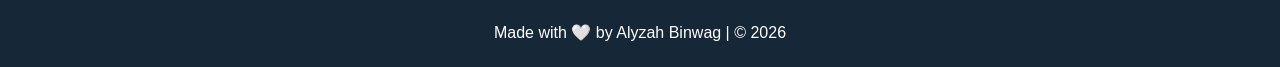
==== commit 5f4e9039: "Add files via upload" ====
--- a/index.html
+++ b/index.html
@@ -178,40 +178,40 @@
             position: fixed;
             right: 18px;
             bottom: 18px;
-            width: 46px;
-            height: 46px;
-            display: flex;
+            display: inline-flex;
             justify-content: center;
             align-items: center;
-            padding: 0;
-            background: rgba(21, 35, 52, 0.88);
-            border: 1px solid rgba(255, 255, 255, 0.14);
-            border-radius: 50%;
-            backdrop-filter: blur(14px);
-            box-shadow: 0 20px 40px rgba(0, 0, 0, 0.25);
-            opacity: 0.24;
-            transition: opacity 0.2s ease, transform 0.2s ease, background 0.2s ease;
+            padding: 8px;
+            background: transparent;
+            border: none;
+            border-radius: 50%;
+            opacity: 1;
+            transition: transform 0.2s ease;
             z-index: 10000;
+            overflow: visible;
         }
 
         .audio-controls:hover {
-            opacity: 1;
             transform: translateY(-2px);
-            background: rgba(21, 35, 52, 0.96);
+            background: transparent;
         }
 
         .audio-btn {
-            width: 32px;
-            height: 32px;
+            width: 30px;
+            height: 30px;
+            min-width: 30px;
+            min-height: 30px;
+            line-height: 1;
             border: 1px solid rgba(255, 255, 255, 0.28);
             border-radius: 50%;
-            background: radial-gradient(circle at top left, rgba(255, 255, 255, 0.22), rgba(255, 255, 255, 0.08) 45%, rgba(255, 255, 255, 0.04));
+            background: radial-gradient(circle at top left, rgba(255, 255, 255, 0.32), rgba(255, 255, 255, 0.12) 45%, rgba(255, 255, 255, 0.08));
             color: #ffe600;
-            font-size: 16px;
+            font-size: 14px;
             font-weight: bold;
             cursor: pointer;
-            display: grid;
-            place-items: center;
+            display: inline-flex;
+            justify-content: center;
+            align-items: center;
             transition: background 0.2s ease, transform 0.2s ease, box-shadow 0.2s ease, border-color 0.2s ease;
             box-shadow: inset 0 0 0 1px rgba(255, 255, 255, 0.08);
             position: relative;
@@ -219,7 +219,7 @@
         }
 
         .audio-btn:hover {
-            transform: scale(1.1);
+            transform: scale(1.08);
             background: radial-gradient(circle at top left, rgba(255, 255, 255, 0.45), rgba(255, 255, 255, 0.15) 45%, rgba(255, 255, 255, 0.08));
             color: #1b3245;
             border-color: rgba(255, 255, 255, 0.65);
@@ -233,13 +233,46 @@
             transform: translateY(-50%);
             width: 0;
             opacity: 0;
-            transition: width 0.25s ease, opacity 0.25s ease;
+            transition: width 0.2s ease, opacity 0.2s ease;
             cursor: pointer;
             appearance: none;
-            background: rgba(255, 255, 255, 0.16);
-            height: 4px;
+            background: rgba(255, 255, 255, 0.9);
+            height: 6px;
             border-radius: 999px;
-            z-index: 0;
+            pointer-events: none;
+            z-index: 100;
+        }
+
+        .audio-controls:hover .volume-slider,
+        .audio-controls:focus-within .volume-slider {
+            width: 94px;
+            opacity: 1;
+            pointer-events: auto;
+        }
+
+        .volume-slider::-webkit-slider-thumb {
+            appearance: none;
+            width: 10px;
+            height: 10px;
+            border-radius: 50%;
+            background: #ffe600;
+            border: 1px solid rgba(255, 255, 255, 0.92);
+            cursor: pointer;
+        }
+
+        .volume-slider::-moz-range-thumb {
+            width: 10px;
+            height: 10px;
+            border-radius: 50%;
+            background: #ffe600;
+            border: 1px solid rgba(255, 255, 255, 0.92);
+            cursor: pointer;
+        }
+
+        .audio-controls:hover .volume-slider {
+            width: 84px;
+            opacity: 1;
+            pointer-events: auto;
         }
 
         .volume-slider::-webkit-slider-thumb {
